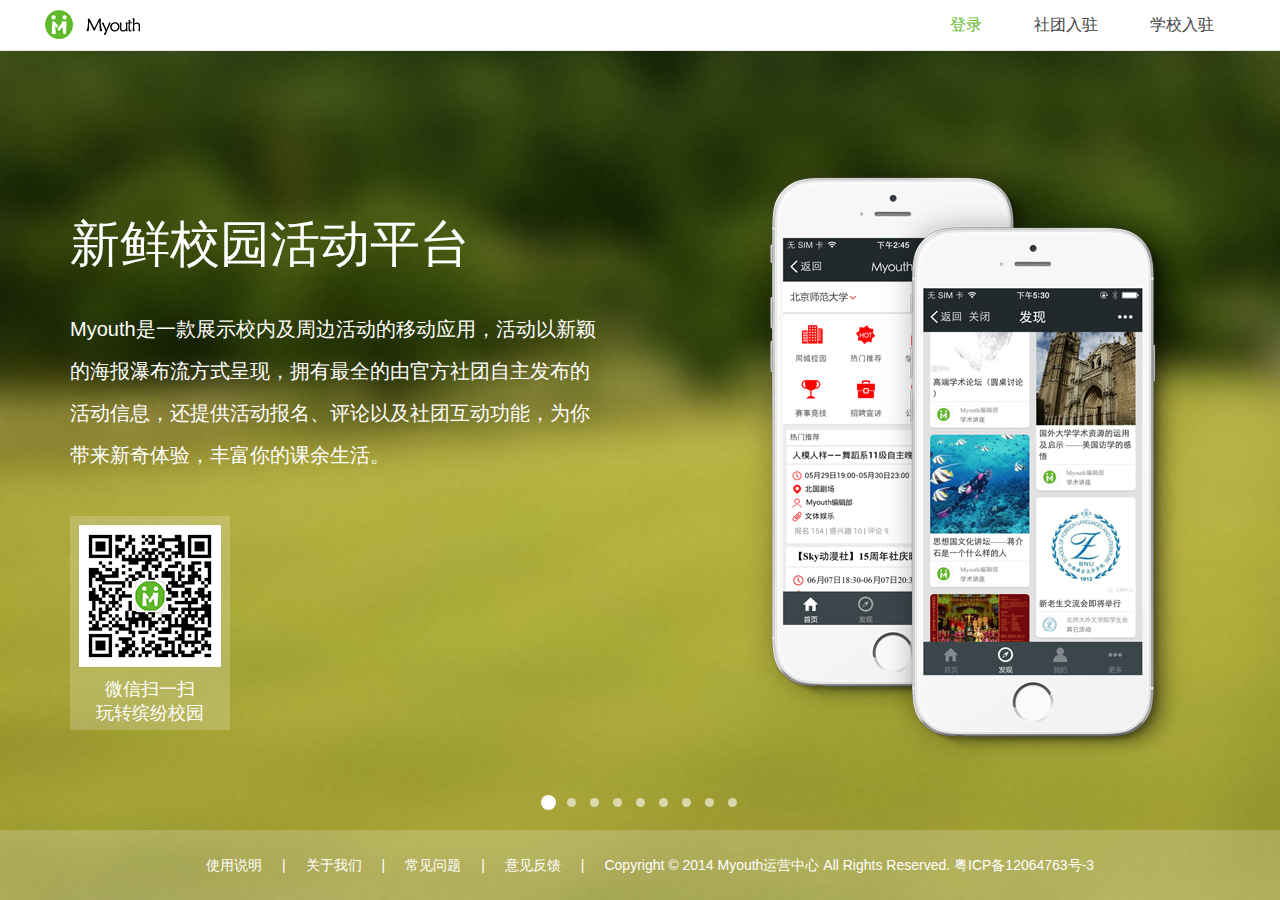
==== demo/222/html/home/index.html @ e47f3488 "[+]test" ====
<!DOCTYPE HTML>
<html>
<head>
  <meta charset="utf-8" />
  <meta name="viewport" content="width=1280">
	<meta name="keywords" content="Myouth, 微主页, 校园生活平台">
	<meta name="description" content="Myouth新鲜校园生活平台，热门活动、最新活动一网打尽；支持查看热点活动、智能分类筛选，快速搜索定位；丰富的社区板块，评论与回复,把你我他连接在一起；一键报名，一键收藏，活动前一天自动发来通知，再也不会错过任何活动；轻敲键盘，一键发布；轻松的活动管理；微主页活动动态展示、资讯动态、留言板，把社团影响力量化。丰富的校园生活从Myouth开始">

	<title>Myouth</title>
  
	<link rel="icon" href="../../img/global/favicon.ico" type="image/x-icon">
	<link rel="apple-touch-icon" href="../../img/global/touch-icon-iphone.png">
	<link rel="apple-touch-icon" sizes="76x76" href="../../img/global/touch-icon-ipad.png">
	<link rel="apple-touch-icon" sizes="120x120" href="../../img/global/touch-icon-iphone-retina.png">
	<link rel="apple-touch-icon" sizes="152x152" href="../../img/global/touch-icon-ipad-retina.png">
	
	<link rel="stylesheet" href="../../css/home/spinners.css">
	
  <script src="../../js/jquery-1.11.1.min.js"></script>
	<script type="text/javascript" src="../../js/home/spinners.js"></script>

  <!--[if lt IE 9]>
  <script src="../../js/html5.js"></script>
  <style>
  html{
    overflow: scroll;
  }
  body{
    background-repeat:no-repeat;
  }
  .navigation_arrow {
    display: none;
    }
  .page_nav {
    display: none;
  }
  #spinners li {
  display: inline;
  float: left;
  }
  </style>
  <![endif]-->
  <style>
  #loading{
    height: 100%;
    width: 100%;
    display: block;
    position: fixed;
    top: 0;
    left: 0;
    z-index: 9999;
    background-color: #fff;
  }
  #loading-plane{
      display: block;
      position: fixed;
      height: 100%;
      width: 100%;
      z-index: 9999;
      background: url(../../img/global/pre-flight-mobile.gif) center 47% no-repeat;
  }
  </style>

</head>

<body class="active1">
  <div id="loading">
      <div id="loading-plane"></div>
  </div>
  <nav class="nav">
    <div class="inner">    
      <div class="logo"><h1>Myouth 校园活动平台</h1></div>
      <div class="nav_item"><a href="###" class="stress">登录</a><a href="###">社团入驻</a><a href="###">学校入驻</a></div>
    </div>
  </nav>

  <a id="prev" class="navigation_arrow"><img src="../../img/home/arrow_l.png" alt="" width="28" height="42"></a>

  <section class="preview_area" id="preview_area">
    <ul id="spinners">  
    
      <li class="selected">
        <div class="item item1">
            <div class="text">          
              <h3>新鲜校园活动平台</h3>
              <p>Myouth是一款展示校内及周边活动的移动应用，活动以新颖的海报瀑布流方式呈现，拥有最全的由官方社团自主发布的活动信息，还提供活动报名、评论以及社团互动功能，为你带来新奇体验，丰富你的课余生活。</p>
              <div class="code_box">
                <div class="code"><img src="../../img/global/code.jpg" alt=""></div>
                <div class="txt"><span>微信扫一扫</span><span>玩转缤纷校园</span></div>
              </div>
            </div>
            <img src="../../data/home/product1_1.png" alt="" class="product product1_1">
            <img src="../../data/home/product1_2.png" alt="" class="product product1_2">
        </div>
      </li>
      <li>
        <div class="item item2">
            <div class="text">  
              <h3>大学生活很精彩</h3>
              <p>打开你的专属校园首页，清晰的信息导航，畅快的操作体验。<span class="stress">热门</span>活动、<span class="stress">最新</span>活动一网打尽，想要什么有什么，就此开启校园精彩生活。</p>
              <h4>精彩校园，不只是传说</h4>
            </div>
            <img src="../../data/home/product2_1.png" alt="" class="product product2_1">
            <img src="../../data/home/product2_2.png" alt="" class="product product2_2">
        </div>
      </li>
      <li>
        <div class="item item3">
            <div class="text">  
              <h3>这么近，那么远 <br/>其实，我不想只是旁观</h3>
              <p>同城校园收集了全城大学的活动，支持查看<span class="stress">热点</span>活动、智能分类<span class="stress">筛选</span>，快速<span class="stress">搜索</span>定位。浏览、报名、参加同城活动，原来很简单。</p>
              <h4>是的，我可以参与</h4>
            </div>
            <img src="../../data/home/product3_1.png" alt="" class="product product3_1">
        </div>
      </li>
      <li>
        <div class="item item4">
            <div class="text">  
              <h3>嘿，搭个伙约个伴</h3>
              <p>丰富的<span class="stress">社区</span>板块，<span class="stress">评论</span>与回复，与社团、同学<span class="stress">互动</span>，迅速找到知己，相约在一起。</p>
              <h4>把你我他连接在一起</h4>
            </div>
            <img src="../../data/home/product4_1.png" alt="" class="product product4_1">
            <img src="../../data/home/product4_2.png" alt="" class="product product4_2">
            <img src="../../data/home/product4_3.png" alt="" class="product product4_3">
        </div>
      </li>
      <li>
        <div class="item item5">
            <div class="text">  
              <h3>曾经想做那么多事，我却 <br/>不小心忘了</h3>
              <p>浏览活动，一键<span class="stress">报名</span>，一键<span class="stress">收藏</span>，活动前一天自动发来<span class="stress">通知</span>，贴心提醒按时参加活动，再也不会错过活动。</p>
              <h4>做了想做的事，才不悔</h4>
            </div>
            <img src="../../data/home/product5_1.png" alt="" class="product product5_1">
            <img src="../../data/home/product5_2.png" alt="" class="product product5_2">
        </div>
      </li>
      <li>
        <div class="item item6">
            <div class="text">  
              <h3>受够了 <br/>为什么总是这么累这么笨拙</h3>
              <p>告别日晒雨淋只为派发传单、拉人参加活动的日子。泡一杯清茶，轻敲键盘，<span class="stress">一键发布</span>，活动信息即可传遍校园。</p>
              <h4>是的，要优雅地做事</h4>
            </div>
            <img src="../../data/home/product6_1.png" alt="" class="product product6_1">
        </div>
      </li>
      <li>
        <div class="item item7">
            <div class="text">  
              <h3>如果我有一个百宝箱</h3>
              <p>社团端自动记录已发布的活动，显示报名列表 、浏览人数 。轻松<span class="stress">管理活动</span>，审核报名人员，发放报名通知，现场签到，都游刃有余。</p>
              <h4>使用工具是人类一种智慧</h4>
            </div>
            <img src="../../data/home/product7_1.png" alt="" class="product product7_1">
        </div>
      </li>
      <li>
        <div class="item item8">
            <div class="text">  
              <h3>人人都要爱社团</h3>
              <p>社团是一个长期的品牌，在社团<span class="stress">微主页</span>可以展示最新<span class="stress">活动</span>动态、最新<span class="stress">资讯</span>动态，<span class="stress">留言板</span>可以收集同学的想法。通过建设微主页，社团影响力可以被量化，同学口碑、社会资源进入，得以传递自身价值理念。</p>
              <h4>是的，社团一直陪伴在我们左右</h4>
            </div>
            <img src="../../data/home/product8_1.png" alt="" class="product product8_1">
        </div>
      </li>
      <li>
        <div class="item item9">
            <div class="text">  
              <h3>未来还有什么？</h3>
              <p><span class="stress">Web网站</span><br/>
              独立安卓、IOS客户端<br/>
              校园资讯<br/>
              丰富的大学生兴趣社区<br/>
              ．．．</p>
              <h4>要一直奔跑！</h4>
            </div>
            <img src="../../data/home/product9_1.png" alt="" class="product product9_1">
            <div class="code_box">
              <div class="code"><img src="../../img/global/code.jpg" alt=""></div>
              <div class="txt"><span>微信扫一扫</span><span>玩转缤纷校园</span></div>
            </div>
        </div>
    </ul>
  </section>

  <a id="next" class="navigation_arrow"><img src="../../img/home/arrow_r.png" alt="" width="28" height="42"></a>
    
  <div class="page_nav">
    <!-- <a href="###" class="profile-link">by <strong>@pping</strong> with ❤<span class="underline"></span></a> -->
    
    <ul class="pagination">
      <li><a href="javascript:void(0)" class="selected"><span></span></a></li>
      <li><a href="javascript:void(0)"><span></span></a></li>
      <li><a href="javascript:void(0)"><span></span></a></li>
      <li><a href="javascript:void(0)"><span></span></a></li>
      <li><a href="javascript:void(0)"><span></span></a></li>
      <li><a href="javascript:void(0)"><span></span></a></li>
      <li><a href="javascript:void(0)"><span></span></a></li>
      <li><a href="javascript:void(0)"><span></span></a></li>
      <li><a href="javascript:void(0)"><span></span></a></li>
    </ul>

  </div>

  <footer class="footer"><a href="###">使用说明</a>|<a href="###">关于我们</a>|<a href="###">常见问题</a>|<a href="###">意见反馈</a>|<span>Copyright © 2014 Myouth运营中心 All Rights Reserved. 粤ICP备12064763号-3</span></footer>

</body>
</html>
---- demo/222/css/home/spinners.css ----
/*reset*/
html{color:#333333;font-size:62.5%;background-color:#FFFFFF;-webkit-text-size-adjust:100%;-ms-text-size-adjust:100%}body,dl,dt,dd,ul,ol,li,h1,h2,h3,h4,h5,h6,pre,code,form,fieldset,legend,input,textarea,p,blockquote,th,td,hr,button,article,aside,details,figcaption,figure,footer,header,hgroup,menu,nav,section{margin:0;padding:0}article,aside,details,figcaption,figure,footer,header,hgroup,menu,nav,section{display:block}audio,canvas,video{display:inline-block;:inline;*zoom:1}body,button,input,select,textarea{font:12px/1.5 tahoma,arial,sans-serif}h1,h2,h3,h4,h5,h6{font-size:1em}a{text-decoration:none}a:hover{text-decoration:underline}a:active{outline:0 none;background-color:transparent}small,cite,code,em,th,i,b{font-size:1em;font-style:normal;font-weight:500}input,select,textarea,button{font-size:1em;-webkit-box-sizing:content-box;-moz-box-sizing:content-box;box-sizing:content-box}button,input[type=button],input[type=submit]{cursor:pointer}button[disabled],input[disabled]{cursor:default}button::-moz-focus-inner,input::-moz-focus-inner{border:0 none;padding:0}textarea{resize:none;overflow:auto;vertical-align:top}input[type=text]:focus,textarea:focus{outline:0 none}table{border-collapse:collapse;border-spacing:0}fieldset,img,iframe{border:0 none}img{display:inline-block;vertical-align:bottom;-ms-interpolation-mode:bicubic}iframe{display:block}ul,ol{list-style:none}li{vertical-align:top}q:before,q:after{content:''}.clearfix:after{content:".";height:0;visibility:hidden;display:block;clear:both;font-size:0;line-height:0;}.clearfix{*zoom:1;}

/*页面*/

html {
  height: 100%;
  overflow: hidden;
}

body {
  background-image: url(../../img/home/active1_bg.jpg);
  background-size: cover;
  padding: 0;
  margin: 0;
  min-width: 1280px;
  min-height: 800px;
  color: #fff;
  font-size: 14px;
  font-family: 'helvetica neue', helvetica, arial, 'lantinghei sc', 'hiragino sans gb', 'microsoft yahei', sans-serif;
  line-height: 1.5em;
  text-align: center;
  height: 100%;
  position: relative;
  overflow: hidden;
  
  -webkit-transition: background-image 0.6s ease-in-out 0s;
  -moz-transition: background-image 0.6s ease-in-out 0s;
  -o-transition: background-image 0.6s ease-in-out 0s;
  -ms-transition: background-image 0.6s ease-in-out 0s;
  transition: background-image 0.6s ease-in-out 0s;
}

.active2 { background-image: url(../../img/home/active2_bg.jpg); }
.active3 { background-image: url(../../img/home/active3_bg.jpg); }
.active4 { background-image: url(../../img/home/active4_bg.jpg); }
.active5 { background-image: url(../../img/home/active5_bg.jpg); }
.active6 { background-image: url(../../img/home/active6_bg.jpg); }
.active7 { background-image: url(../../img/home/active7_bg.jpg); }
.active8 { background-image: url(../../img/home/active8_bg.jpg); }
.active9 { background-image: url(../../img/home/active9_bg.jpg); }

a {
  color: #fff;
  text-decoration: none;
}

#preview_area {
  position: absolute;
  *position: static;
  top: 60px;
  left: 0;
  bottom: 50px;
  right: 0;
  margin: auto auto;
  width: 1280px;
  overflow: hidden;

  -webkit-user-select: none;  
  -moz-user-select: none;  
  -ms-user-select: none;  
  user-select: none;
}

#spinners {
  width: 11700px;
  height: 100%;
  padding: 0;
  margin: 0;
  list-style: none;
  text-align: left;
  font-size: 0;
  
  -webkit-transition: all 1s ease-in-out 0s;
  -moz-transition: all 1s ease-in-out 0s;
  -o-transition: all 1s ease-in-out 0s;
  -ms-transition: all 1s ease-in-out 0s;
  transition: all 1s ease-in-out 0s;
}
.active2 #spinners { 
  -webkit-transform: translateX(-1300px);
  -moz-transform: translateX(-1300px);
  -o-transform: translateX(-1300px);
  -ms-transform: translateX(-1300px);
  transform: translateX(-1300px);
}
.active3 #spinners { 
  -webkit-transform: translateX(-2600px);
  -moz-transform: translateX(-2600px);
  -o-transform: translateX(-2600px);
  -ms-transform: translateX(-2600px);
  transform: translateX(-2600px);
}
.active4 #spinners { 
  -webkit-transform: translateX(-3900px);
  -moz-transform: translateX(-3900px);
  -o-transform: translateX(-3900px);
  -ms-transform: translateX(-3900px);
  transform: translateX(-3900px);
}
.active5 #spinners { 
  -webkit-transform: translateX(-5200px);
  -moz-transform: translateX(-5200px);
  -o-transform: translateX(-5200px);
  -ms-transform: translateX(-5200px);
  transform: translateX(-5200px);
}
.active6 #spinners { 
  -webkit-transform: translateX(-6500px);
  -moz-transform: translateX(-6500px);
  -o-transform: translateX(-6500px);
  -ms-transform: translateX(-6500px);
  transform: translateX(-6500px);
}
.active7 #spinners { 
  -webkit-transform: translateX(-7800px);
  -moz-transform: translateX(-7800px);
  -o-transform: translateX(-7800px);
  -ms-transform: translateX(-7800px);
  transform: translateX(-7800px);
}
.active8 #spinners { 
  -webkit-transform: translateX(-9100px);
  -moz-transform: translateX(-9100px);
  -o-transform: translateX(-9100px);
  -ms-transform: translateX(-9100px);
  transform: translateX(-9100px);
}
.active9 #spinners { 
  -webkit-transform: translateX(-10400px);
  -moz-transform: translateX(-10400px);
  -o-transform: translateX(-10400px);
  -ms-transform: translateX(-10400px);
  transform: translateX(-10400px);
}

#spinners li {
  position: relative;
  width: 1280px;
  height: 100%;
  right: 0;
  left: 0;
  z-index: 10;
  opacity: 0;
  margin:0 10px;
  display: inline-block;
  visibility: hidden;
  position: relative;
  
  -webkit-transition: all 0.5s ease-in-out 0.25s;
  -moz-transition: all 0.5s ease-in-out 0.25s;
  -o-transition: all 0.5s ease-in-out 0.25s;
  -ms-transition: all 0.5s ease-in-out 0.25s;
  transition: all 0.5s ease-in-out 0.25s;
}

#spinners .selected {
  opacity: 1;
  visibility: visible;
}

.navigation_arrow {
  position: absolute;
  top: 80px;
  bottom: 150px;
  width: 28px;
  height: 42px;
  margin: auto 0;
  z-index: 1000;
  cursor: pointer;
  padding: 200px 10px;
  filter:alpha(opacity=0);
  opacity:0;
  
  -webkit-transition: all 0.25s ease-in-out 0s;
  -moz-transition: all 0.25s ease-in-out 0s;
  -o-transition: all 0.25s ease-in-out 0s;
  -ms-transition: all 0.25s ease-in-out 0s;
  transition: all 0.25s ease-in-out 0s;
}

#prev {
  left: 10px;
  padding-right: 320px;
/*  -webkit-transform: rotateZ(180deg) scale(0.8);
  -moz-transform: rotateZ(180deg) scale(0.8);
  -o-transform: rotateZ(180deg) scale(0.8);
  -ms-transform: rotateZ(180deg) scale(0.8);
  transform: rotateZ(180deg) scale(0.8);*/
}

/*.active1 #prev, .active9 #next {
  opacity: 0;
  pointer-events: none;
}*/

#next {
  right: 10px;
  padding-left: 320px;
}

#next:hover {
/*  -webkit-transform: scale(1.0);
  -moz-transform: scale(1.0);
  -o-transform: scale(1.0);
  -ms-transform: scale(1.0);
  transform: scale(1.0);*/

  filter:alpha(opacity=100);
  opacity:1;
}

#prev:hover {
/*  -webkit-transform: scale(1.0) rotateZ(180deg);
  -moz-transform: scale(1.0) rotateZ(180deg);
  -o-transform: scale(1.0) rotateZ(180deg);
  -ms-transform: scale(1.0) rotateZ(180deg);
  transform: scale(1.0) rotateZ(180deg);*/

  filter:alpha(opacity=100);
  opacity:1;
}

.page_nav {
  position: absolute;
  bottom: 0;
  left: 0;
  right: 0;
  line-height: 60px;
}

.pagination {
  width: 100%;
  bottom: 80px;
  left: 0;
  right: 0;
  padding: 0;
  margin: 0;
  position: absolute;
  font-size: 0;
  height: 40px;
  z-index: 10;
}

.pagination li {
  display: inline-block;
  margin: 0;
  padding: 0;
}

.pagination a {
  display: block;
  padding: 15px 4px;
}

.pagination span {
  display: block;
  width: 15px;
  height: 15px;
  background-color: #fff;
  border-radius: 100%;
  opacity: 0.6;
  -webkit-transition: all 0.2s ease-in-out 0s;
  -moz-transition: all 0.2s ease-in-out 0s;
  -o-transition: all 0.2s ease-in-out 0s;
  -ms-transition: all 0.2s ease-in-out 0s;
  transition: all 0.2s ease-in-out 0s;
  
  -webkit-transform: scale(0.6);
  -moz-transform: scale(0.6);
  -o-transform: scale(0.6);
  -ms-transform: scale(0.6);
  transform: scale(0.6);
}

.pagination a:hover span {
  opacity: 1;
  -webkit-transform: scale(0.8);
  -moz-transform: scale(0.8);
  -o-transform: scale(0.8);
  -ms-transform: scale(0.8);
  transform: scale(0.8);
}

.pagination a.selected span {
  opacity: 1;
  -webkit-transform: scale(1);
  -moz-transform: scale(1);
  -o-transform: scale(1);
  -ms-transform: scale(1);
  transform: scale(1);
}

@media (max-width: 650px) {
  .pagination {
    display: none;
  }
}

/****** Pagecontent ******/
.stress{
  padding: 0 3px;
  color: #FF1111;
}
/*导航*/
.nav{
  width: 100%;
  height: 50px;
  background: #fff;
  border-bottom: 1px solid #E6E9EB;
  font-size: 16px;
}
.nav .inner{
  position: relative;
  margin: 0 auto;
  padding: 0 20px;
  width: 1160px;
  height: 50px;
}
.nav .logo{
  position: absolute;
  top: 0;
  bottom: 0;
  left: 0;
  margin: auto 0;
  width: 101px;
  height: 40px;
  overflow: hidden;
  line-height: 9999px;
  background: url(../../img/global/logo.png) no-repeat;
}
.nav .logo h1{
  filter:alpha(opacity=0);
  opacity:0;
}
.nav .nav_item{
  position: absolute;
  top: 0;
  bottom: 0;
  right: 0;
  margin: auto 0;
  line-height: 50px;
}
.nav .nav_item a{
  padding: 0 26px;
  color: #444;
}
.nav .nav_item .stress{
  color: #60BA2C;
}
.nav .nav_item a:hover{
  text-decoration: none;
}

/*footer*/
.footer{
  position: absolute;
  bottom: 0;
  left: 0;
  right: 0;
  margin: 0 auto;
  height: 70px;
  line-height: 70px;
  background-color: rgba(255,255,255,0.2);
}
.footer a{
  padding: 0 20px;
  /*color: #444;*/
  color: #fff;
}
.footer a:hover{
  text-decoration: none;
}
.footer span{
  padding-left: 20px;
}

/*content*/
.preview_area .item .text{
  position: absolute;
  width: 530px;
}
.preview_area .item h3{
  margin-bottom: 30px;
  line-height: 68px;
  font-weight: normal;
  font-size: 50px;
}
.preview_area .item h4{
  line-height: 38px;
  font-weight: normal;
  font-size: 28px;
}
.preview_area .item p{
  margin-bottom: 40px;
  line-height: 42px;
  font-size: 20px;
}
.preview_area .item img{
  position: absolute;
}
.preview_area .item .code_box{
  position: absolute;
  padding: 9px;
  width: 142px;
  height: 196px;
  background-color: rgba(255,255,255,0.2);
}
.preview_area .item .code_box .code{
  position: relative;
  width: 142px;
  height: 142px;
  overflow: hidden;
}
.preview_area .item .code_box .code img{
  width: 100%;
  height: 100%;
}
.preview_area .item .code_box .txt{
  margin-top: 10px;
  font-size: 18px;
  text-align: center;
}
.preview_area .item .code_box .txt span{
  display: block;
  line-height: 24px;
}

/*** page1 ***/
.preview_area .item1 .text{
  top: 150px;
  left: 60px;
}

/*** page2 ***/
.preview_area .item2 .text{
  top: 200px;
  left: 40px;
  width: 500px;
}

/*** page3 ***/
.preview_area li .item3{
  /*color: #69564F;*/
}
.preview_area .item3 .text{
  top: 230px;
  right: 140px;
}

/*** page4 ***/
.preview_area .item4 .text{
  top: 230px;
  left: 50px;
}
.preview_area .item4 h4{
  padding-right: 15px;
  text-align: right;
}

/*** page5 ***/
.preview_area .item5 .text{
  top: 210px;
  left: 60px;
  width: 560px;
}
.preview_area .item5 h4{
  padding-right: 20px;
  text-align: right;
}

/*** page6 ***/
.preview_area .item6 .text{
  top: 210px;
  left: 40px;
  width: 600px;
}
.preview_area .item6 h4{
  text-align: right;
}

/*** page7 ***/
.preview_area .item7 .text{
  top: 220px;
  left: 20px;
}
.preview_area .item7 h4{
  padding-right: 30px;
  text-align: right;
}

/*** page8 ***/
.preview_area .item8 .text{
  top: 200px;
  left: 80px;
  width: 550px;
}
.preview_area .item8 h4{
  padding-right: 20px;
  text-align: right;
}

/*** page9 ***/
.preview_area .item9 .text{
  top: 190px;
  left: 600px;
}

.preview_area .item9 .code_box{
  top: 360px;
  left: 940px;
  /*background-color: rgba(109,88,79,0.2);*/

  filter:alpha(opacity=0);
  opacity:0;
}

/*展示图*/
.preview_area .item .product1_1{
  top: 85px;
  left: 730px;
  filter:alpha(opacity=0);
  opacity:0;
}
.preview_area .item .product1_2{
  top: 135px;
  left: 870px;
  filter:alpha(opacity=0);
  opacity:0;
}
.preview_area .item .product2_1{
  top: 210px;
  right: -135px;
  filter:alpha(opacity=0);
  opacity:0;
}
.preview_area .item .product2_2{
  top: 230px;
  right: 95px;
  filter:alpha(opacity=0);
  opacity:0;
}
.preview_area .item .product3_1{
  top: 58px;
  left: 0px;
  filter:alpha(opacity=0);
  opacity:0;
}
.preview_area .item .product4_1{
  top: 70px;
  right: 400px;
  filter:alpha(opacity=0);
  opacity:0;
}
.preview_area .item .product4_2{
  top: 70px;
  right: 390px;
  filter:alpha(opacity=0);
  opacity:0;
}
.preview_area .item .product4_3{
  top: 70px;
  right: 430px;
  filter:alpha(opacity=0);
  opacity:0;
}
.preview_area .item .product5_1{
  top: 158px;
  right: 70px;
  filter:alpha(opacity=0);
  opacity:0;
}
.preview_area .item .product5_2{
  top: 140px;
  right: 210px;
  filter:alpha(opacity=0);
  opacity:0;
}
.preview_area .item .product6_1{
  top: 155px;
  right: 0px;
  filter:alpha(opacity=0);
  opacity:0;
}
.preview_area .item .product7_1{
  top: 180px;
  right: 0px;
  filter:alpha(opacity=0);
  opacity:0;
}
.preview_area .item .product8_1{
  top: 50px;
  right: -30px;
  filter:alpha(opacity=0);
  opacity:0;
}
.preview_area .item .product9_1{
  top: 50px;
  left: 0px;
  filter:alpha(opacity=0);
  opacity:0;
}

/*展示图显示*/
.active1 .preview_area .item .product1_1{
  -webkit-transition: all 1.5s linear 0.2s;
  -moz-transition: all 1.5s linear 0.2s;
  -o-transition: all 1.5s linear 0.2s;
  -ms-transition: all 1.5s linear 0.2s;
  transition: all 1.5s linear 0.2s;

  filter:alpha(opacity=100);
  opacity:1;
}
.active1 .preview_area .item .product1_2{
  -webkit-transition: all 1.2s linear 0.2s;
  -moz-transition: all 1.2s linear 0.2s;
  -o-transition: all 1.2s linear 0.2s;
  -ms-transition: all 1.2s linear 0.2s;
  transition: all 1.2s linear 0.2s;

  filter:alpha(opacity=100);
  opacity:1;
}

.active2 .preview_area .item .product2_1{
  -webkit-transition: all 0.8s ease-in-out 0.6s;
  -moz-transition: all 0.8s ease-in-out 0.6s;
  -o-transition: all 0.8s ease-in-out 0.6s;
  -ms-transition: all 0.8s ease-in-out 0.6s;
  transition: all 0.8s ease-in-out 0.6s;

  right: -15px;

  filter:alpha(opacity=100);
  opacity:1;
}
.active2 .preview_area .item .product2_2{
  -webkit-transition: all 0.8s ease-in-out 1.3s;
  -moz-transition: all 0.8s ease-in-out 1.3s;
  -o-transition: all 0.8s ease-in-out 1.3s;
  -ms-transition: all 0.8s ease-in-out 1.3s;
  transition: all 0.8s ease-in-out 1.3s;

  top: 120px;

  filter:alpha(opacity=100);
  opacity:1;
}
.active3 .preview_area .item .product3_1{
  -webkit-transition: all 2000ms cubic-bezier(0.215, 0.61, 0.355, 1) 0.3s;
  -moz-transition: all 2000ms cubic-bezier(0.215, 0.61, 0.355, 1) 0.3s;
  -o-transition: all 2000ms cubic-bezier(0.215, 0.61, 0.355, 1) 0.3s;
  -ms-transition: all 2000ms cubic-bezier(0.215, 0.61, 0.355, 1) 0.3s;
  transition: all 2000ms cubic-bezier(0.215, 0.61, 0.355, 1) 0.3s;

  left: 60px;


  filter:alpha(opacity=100);
  opacity:1;
}
.active4 .preview_area .item .product4_1{
  -webkit-transition: all 1500ms cubic-bezier(0.2, 0, 0.355, 1) 0.3s;
  -moz-transition: all 1500ms cubic-bezier(0.2, 0, 0.355, 1) 0.3s;
  -o-transition: all 1500ms cubic-bezier(0.2, 0, 0.355, 1) 0.3s;
  -ms-transition: all 1500ms cubic-bezier(0.2, 0, 0.355, 1) 0.3s;
  transition: all 1500ms cubic-bezier(0.2, 0, 0.355, 1) 0.3s;

  right: 50px;

  filter:alpha(opacity=100);
  opacity:1;
}
.active4 .preview_area .item .product4_2{
  -webkit-transition: all 2000ms cubic-bezier(0.2, 0, 0.355, 1) 0.7s;
  -moz-transition: all 2000ms cubic-bezier(0.2, 0, 0.355, 1) 0.7s;
  -o-transition: all 2000ms cubic-bezier(0.2, 0, 0.355, 1) 0.7s;
  -ms-transition: all 2000ms cubic-bezier(0.2, 0, 0.355, 1) 0.7s;
  transition: all 2000ms cubic-bezier(0.2, 0, 0.355, 1) 0.7s;

  right: 190px;

  filter:alpha(opacity=100);
  opacity:1;
}
.active4 .preview_area .item .product4_3{  
  -webkit-transition: all 2000ms cubic-bezier(0.2, 0, 0.355, 1) 1.1s;
  -moz-transition: all 2000ms cubic-bezier(0.2, 0, 0.355, 1) 1.1s;
  -o-transition: all 2000ms cubic-bezier(0.2, 0, 0.355, 1) 1.1s;
  -ms-transition: all 2000ms cubic-bezier(0.2, 0, 0.355, 1) 1.1s;
  transition: all 2000ms cubic-bezier(0.2, 0, 0.355, 1) 1.1s;

  right: 330px;

  filter:alpha(opacity=100);
  opacity:1;
}
.active5 .preview_area .item .product5_1{
  -webkit-transition: all 2000ms cubic-bezier(0.2, 0, 0.355, 1) 0.3s;
  -moz-transition: all 2000ms cubic-bezier(0.2, 0, 0.355, 1) 0.3s;
  -o-transition: all 2000ms cubic-bezier(0.2, 0, 0.355, 1) 0.3s;
  -ms-transition: all 2000ms cubic-bezier(0.2, 0, 0.355, 1) 0.3s;
  transition: all 2000ms cubic-bezier(0.2, 0, 0.355, 1) 0.3s;

  top:58px;

  filter:alpha(opacity=100);
  opacity:1;
}
.active5 .preview_area .item .product5_2{
  -webkit-transition: all 2000ms cubic-bezier(0.2, 0, 0.355, 1) 0.5s;
  -moz-transition: all 2000ms cubic-bezier(0.2, 0, 0.355, 1) 0.5s;
  -o-transition: all 2000ms cubic-bezier(0.2, 0, 0.355, 1) 0.5s;
  -ms-transition: all 2000ms cubic-bezier(0.2, 0, 0.355, 1) 0.5s;
  transition: all 2000ms cubic-bezier(0.2, 0, 0.355, 1) 0.5s;

  top: 40px;

  filter:alpha(opacity=100);
  opacity:1;
}
.active6 .preview_area .item .product6_1{
  -webkit-transition: all 2000ms cubic-bezier(0.2, 0, 0.355, 1) 0.3s;
  -moz-transition: all 2000ms cubic-bezier(0.2, 0, 0.355, 1) 0.3s;
  -o-transition: all 2000ms cubic-bezier(0.2, 0, 0.355, 1) 0.3s;
  -ms-transition: all 2000ms cubic-bezier(0.2, 0, 0.355, 1) 0.3s;
  transition: all 2000ms cubic-bezier(0.2, 0, 0.355, 1) 0.3s;

  top: 100px;

  filter:alpha(opacity=100);
  opacity:1;
}
.active7 .preview_area .item .product7_1{
  -webkit-transition: all 2000ms cubic-bezier(0.2, 0, 0.355, 1) 0.3s;
  -moz-transition: all 2000ms cubic-bezier(0.2, 0, 0.355, 1) 0.3s;
  -o-transition: all 2000ms cubic-bezier(0.2, 0, 0.355, 1) 0.3s;
  -ms-transition: all 2000ms cubic-bezier(0.2, 0, 0.355, 1) 0.3s;
  transition: all 2000ms cubic-bezier(0.2, 0, 0.355, 1) 0.3s;

  top: 150px;

  filter:alpha(opacity=100);
  opacity:1;
}
.active8 .preview_area .item .product8_1{
  -webkit-transition: all 2000ms cubic-bezier(0.215, 0.61, 0.355, 1) 0.3s;
  -moz-transition: all 2000ms cubic-bezier(0.215, 0.61, 0.355, 1) 0.3s;
  -o-transition: all 2000ms cubic-bezier(0.215, 0.61, 0.355, 1) 0.3s;
  -ms-transition: all 2000ms cubic-bezier(0.215, 0.61, 0.355, 1) 0.3s;
  transition: all 2000ms cubic-bezier(0.215, 0.61, 0.355, 1) 0.3s;

  right: 120px;

  filter:alpha(opacity=100);
  opacity:1;
}
.active9 .preview_area .item .product9_1{
  -webkit-transition: all 2000ms cubic-bezier(0.215, 0.61, 0.355, 1) 0.3s;
  -moz-transition: all 2000ms cubic-bezier(0.215, 0.61, 0.355, 1) 0.3s;
  -o-transition: all 2000ms cubic-bezier(0.215, 0.61, 0.355, 1) 0.3s;
  -ms-transition: all 2000ms cubic-bezier(0.215, 0.61, 0.355, 1) 0.3s;
  transition: all 2000ms cubic-bezier(0.215, 0.61, 0.355, 1) 0.3s;

  left: 100px;

  filter:alpha(opacity=100);
  opacity:1;
}

/*code_box 显示*/
.active9 .preview_area .item9 .code_box{
  -webkit-transition: all 2000ms ease-in-out 0.9s;
  -moz-transition: all 2000ms ease-in-out 0.9s;
  -o-transition: all 2000ms ease-in-out 0.9s;
  -ms-transition: all 2000ms ease-in-out 0.9s;
  transition: all 2000ms ease-in-out 0.9s;

  filter:alpha(opacity=100);
  opacity:1;
}


 @media screen and (max-height: 800px) {

  html{
    overflow-y: scroll;
  }

  #spinners {
    margin-top: -50px;
  }

 }
 @media screen and (max-width: 1280px) {

  html{
    overflow-x: scroll;
  }

 }
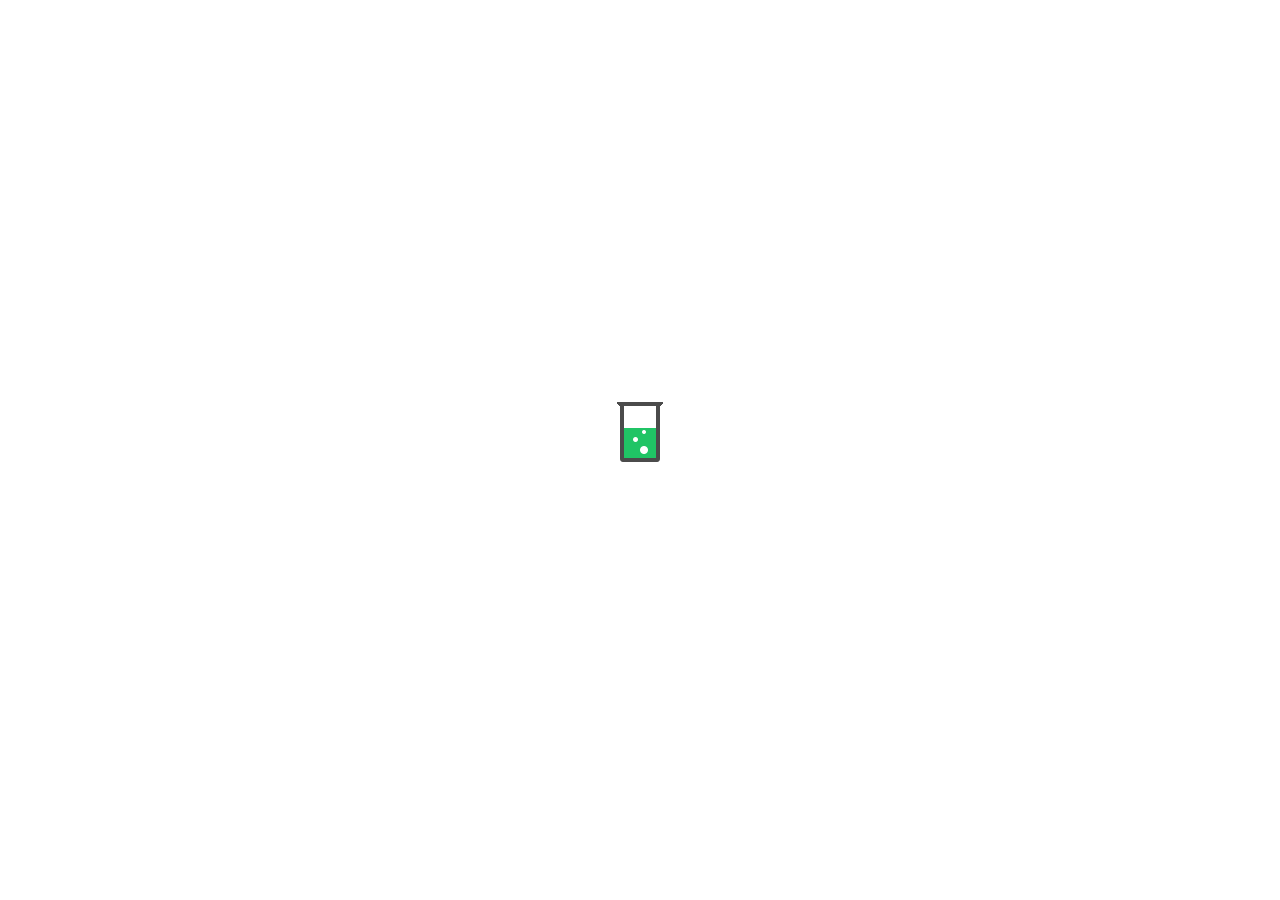
==== commit 2bc44a31: "[*]" ====
--- a/demo/222/html/home/index.html
+++ b/demo/222/html/home/index.html
@@ -50,6 +50,12 @@
     left: 0;
     z-index: 9999;
     background-color: #fff;
+  
+    -webkit-transition: all 0.6s ease-in-out 0s;
+    -moz-transition: all 0.6s ease-in-out 0s;
+    -o-transition: all 0.6s ease-in-out 0s;
+    -ms-transition: all 0.6s ease-in-out 0s;
+    transition: all 0.6s ease-in-out 0s;
   }
   #loading-plane{
       display: block;
